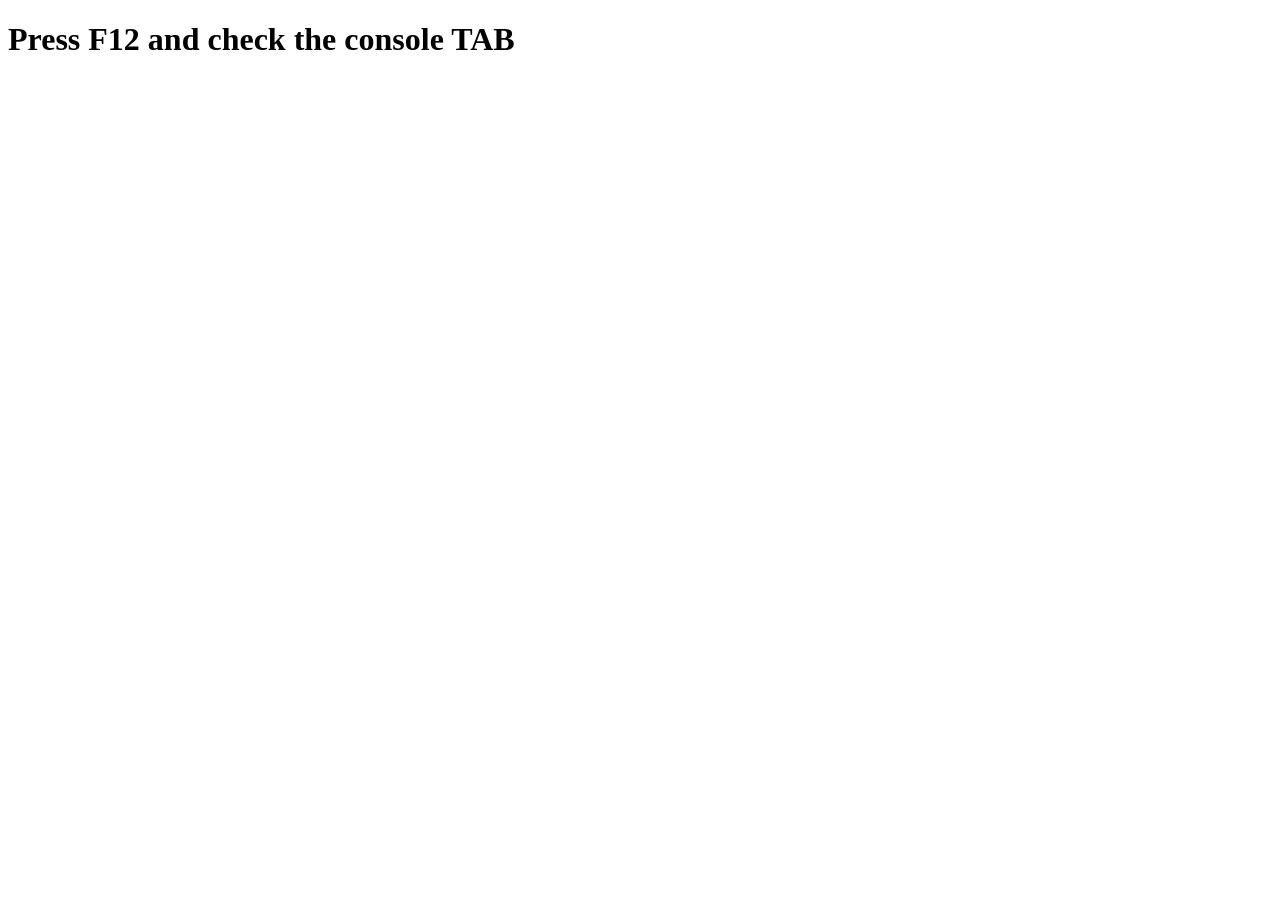
==== index.html @ e5f012fc "Index.html and functions.js HelloWorld Message" ====
<!DOCTYPE html>
<html lang="en">
<head>
    <meta charset="UTF-8">
    <meta name="viewport" content="width=device-width, initial-scale=1.0">
    <meta http-equiv="X-UA-Compatible" content="ie=edge">
    <title>JavaScript Basics</title>
</head>
<body>
    <h1>Press F12 and check the console TAB</h1>
</body>
</html>
<script src="functions.js">
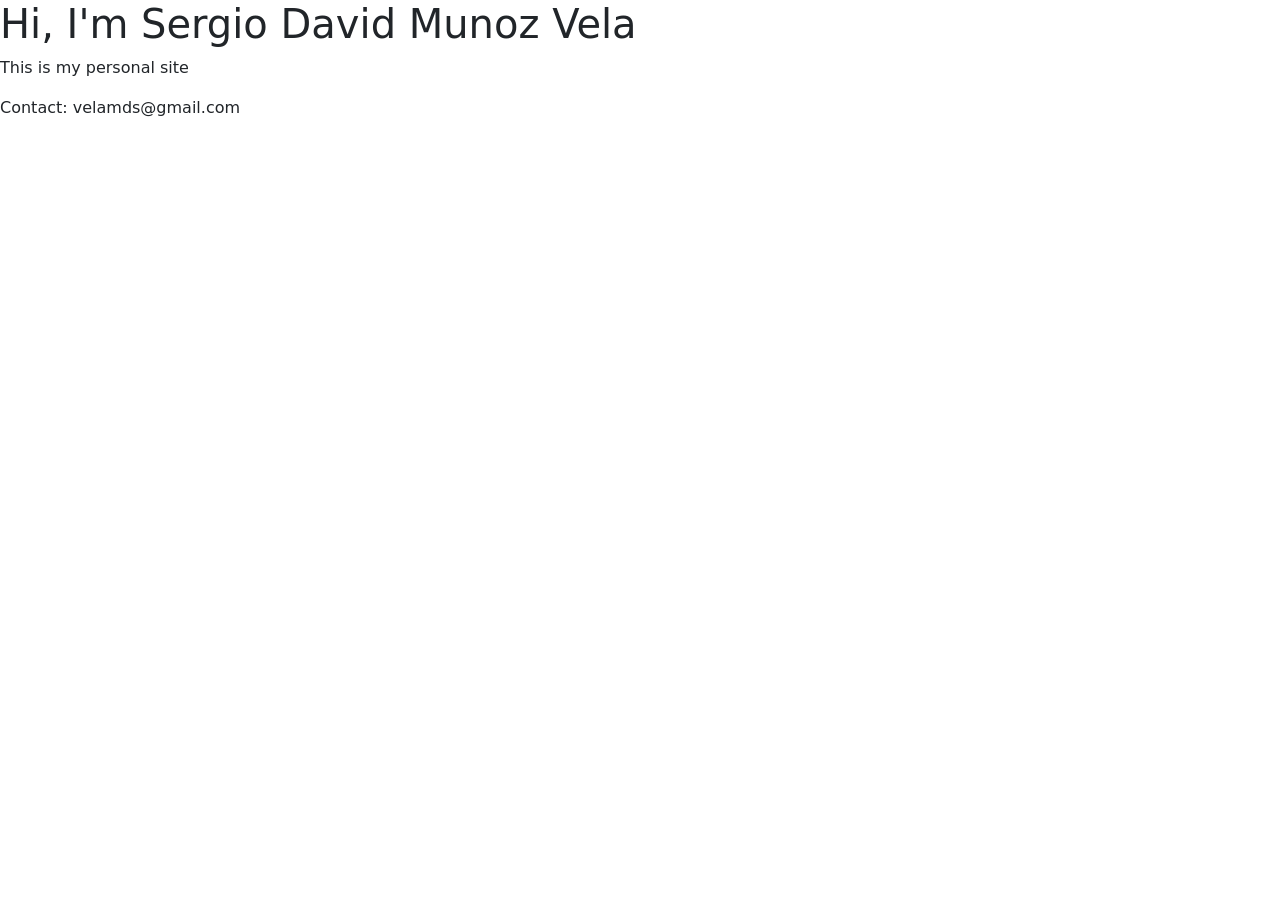
==== commit ea872e71: "Update index.html Personal profile" ====
--- a/index.html
+++ b/index.html
@@ -4,10 +4,12 @@
     <meta charset="UTF-8">
     <meta name="viewport" content="width=device-width, initial-scale=1.0">
     <meta http-equiv="X-UA-Compatible" content="ie=edge">
-    <title>JavaScript Basics</title>
+    <title>Sergio David Munoz Vela Site</title>
+    <link href="https://cdn.jsdelivr.net/npm/bootstrap@5.0.2/dist/css/bootstrap.min.css" rel="stylesheet" integrity="sha384-EVSTQN3/azprG1Anm3QDgpJLIm9Nao0Yz1ztcQTwFspd3yD65VohhpuuCOmLASjC" crossorigin="anonymous">
 </head>
 <body>
-    <h1>Press F12 and check the console TAB</h1>
+    <h1>Hi, I'm Sergio David Munoz Vela</h1>
+    <p>This is my personal site</p>
+    <p>Contact: velamds@gmail.com</p>
 </body>
 </html>
-<script src="functions.js">
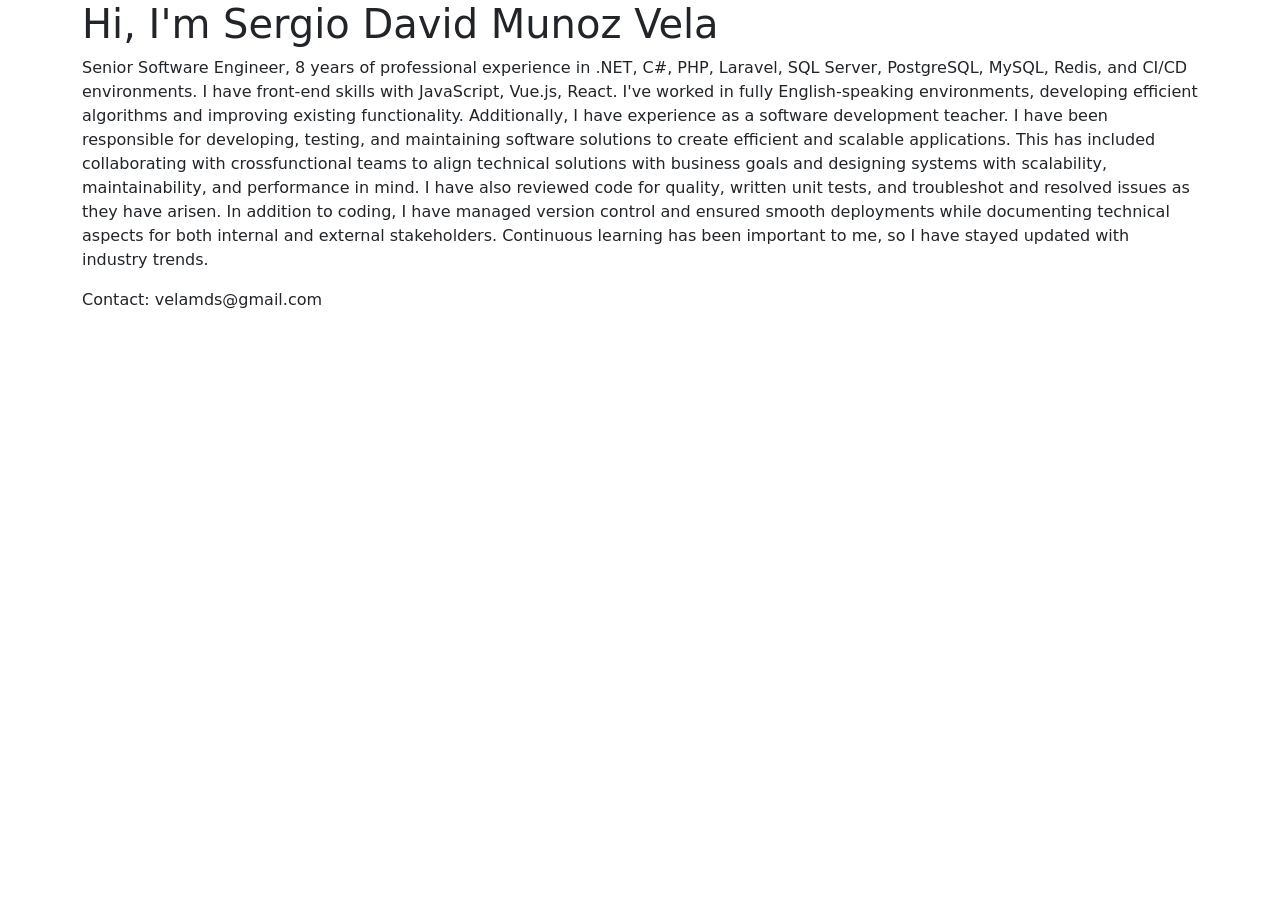
==== commit ed81c4da: "Update index.html" ====
--- a/index.html
+++ b/index.html
@@ -8,8 +8,16 @@
     <link href="https://cdn.jsdelivr.net/npm/bootstrap@5.0.2/dist/css/bootstrap.min.css" rel="stylesheet" integrity="sha384-EVSTQN3/azprG1Anm3QDgpJLIm9Nao0Yz1ztcQTwFspd3yD65VohhpuuCOmLASjC" crossorigin="anonymous">
 </head>
 <body>
-    <h1>Hi, I'm Sergio David Munoz Vela</h1>
-    <p>This is my personal site</p>
-    <p>Contact: velamds@gmail.com</p>
+    <div class="container">
+        <h1>Hi, I'm Sergio David Munoz Vela</h1>
+        <p>Senior Software Engineer, 8 years of professional experience in .NET, C#, PHP, Laravel, SQL Server, PostgreSQL, MySQL, Redis, and CI/CD environments. I have front-end skills with JavaScript, Vue.js, React. I've worked in fully English-speaking environments, developing efficient algorithms and improving existing functionality. Additionally, I have experience as a software development teacher.
+
+I have been responsible for developing, testing, and maintaining software solutions to
+create efficient and scalable applications. This has included collaborating with crossfunctional teams to align technical solutions with business goals and designing systems with scalability, maintainability, and performance in mind. I have also reviewed code for quality, written unit tests, and troubleshot and resolved issues as they have arisen. In addition to coding, I have managed version control and ensured
+smooth deployments while documenting technical aspects for both internal and external stakeholders. Continuous learning has been important to me, so I have stayed updated with industry trends.</p>
+        
+        
+        <p>Contact: velamds@gmail.com</p>
+    </div>
 </body>
 </html>
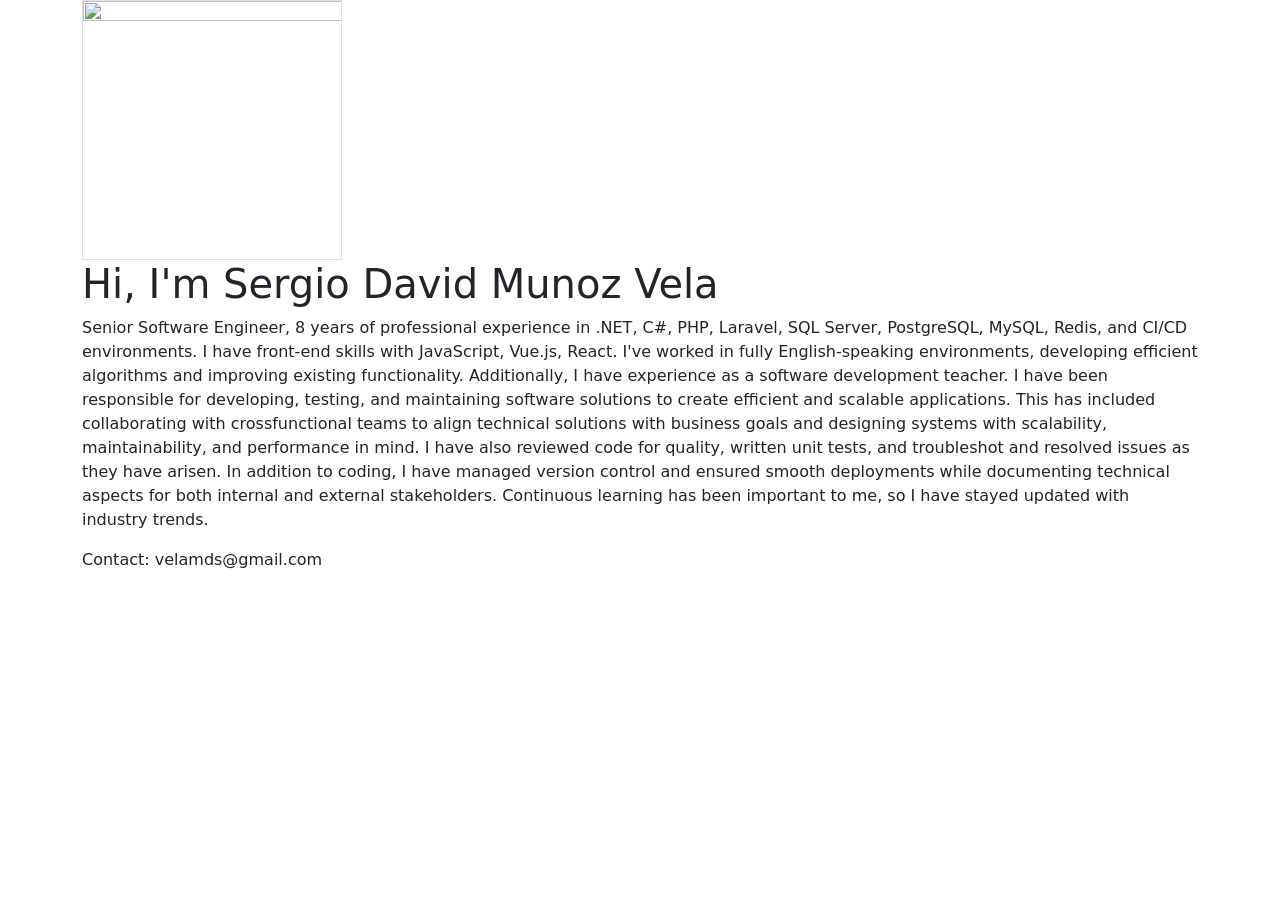
==== commit b3035e48: "Update index.html image added" ====
--- a/index.html
+++ b/index.html
@@ -9,6 +9,7 @@
 </head>
 <body>
     <div class="container">
+        <img style="height:auto;" alt="" src="https://avatars.githubusercontent.com/u/19848803?v=4" width="260" height="260" class="avatar avatar-user width-full border color-bg-default">
         <h1>Hi, I'm Sergio David Munoz Vela</h1>
         <p>Senior Software Engineer, 8 years of professional experience in .NET, C#, PHP, Laravel, SQL Server, PostgreSQL, MySQL, Redis, and CI/CD environments. I have front-end skills with JavaScript, Vue.js, React. I've worked in fully English-speaking environments, developing efficient algorithms and improving existing functionality. Additionally, I have experience as a software development teacher.
 
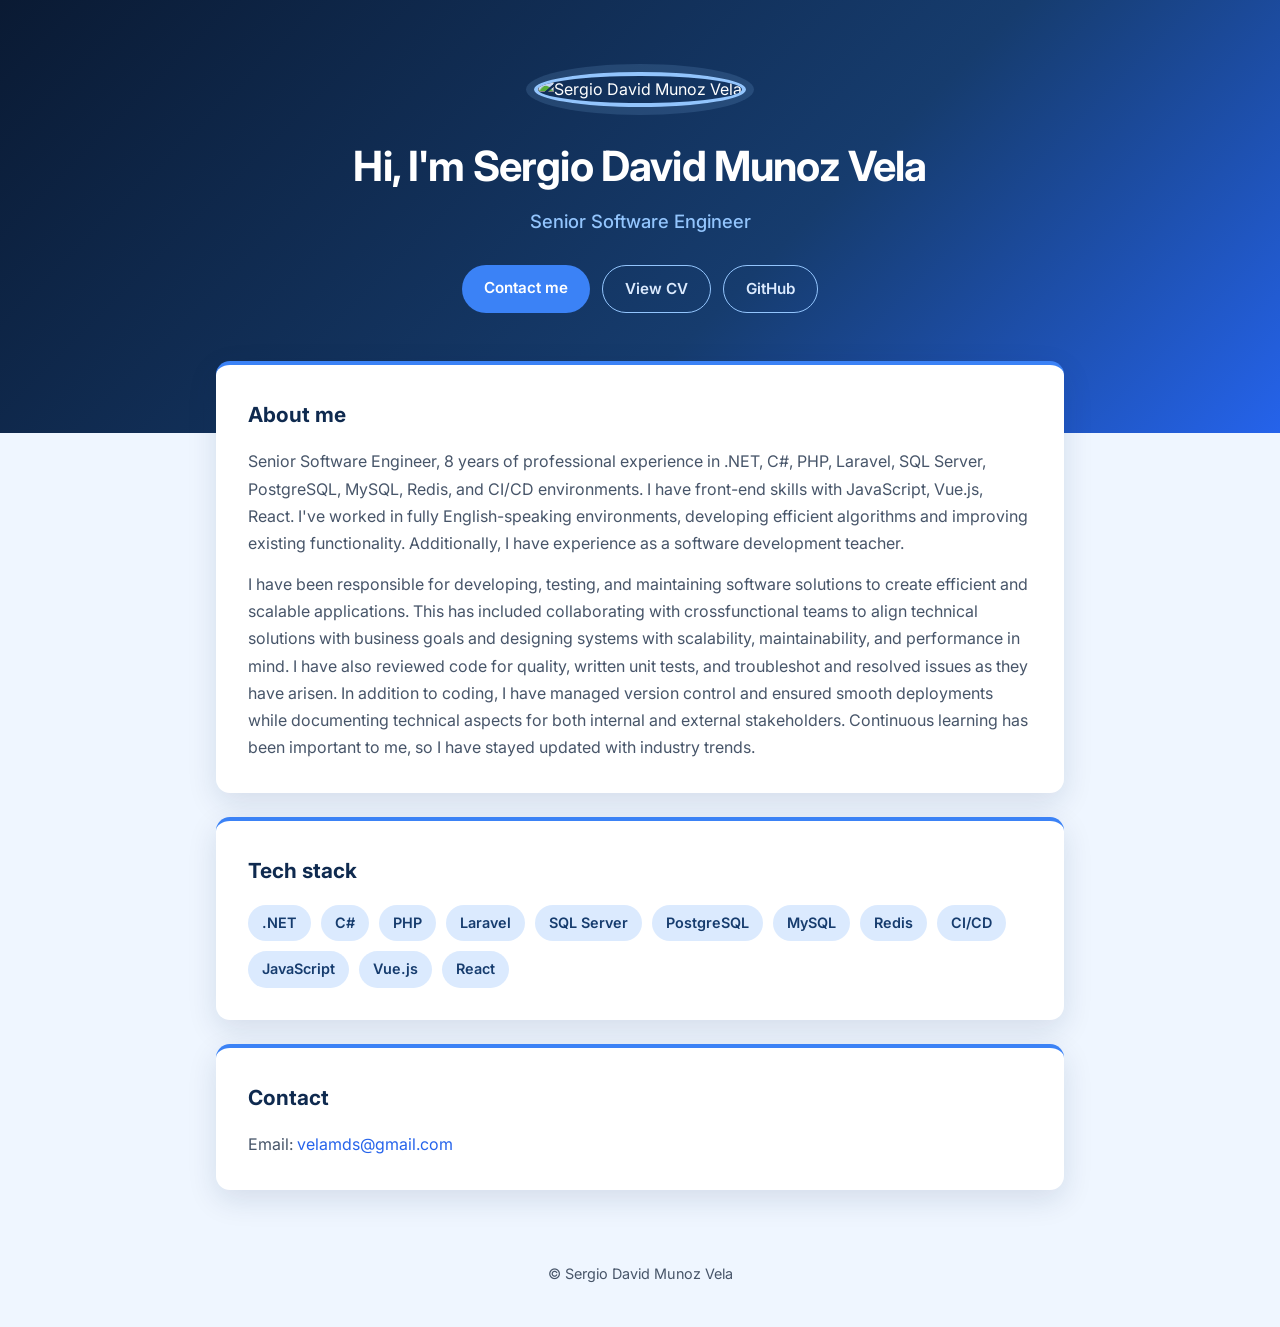
==== commit 721679e3: "Remove CalcJS and restyle index as a professional dev profile Co-Authored-By: Claude Opus 5.5 <norep" ====
--- a/index.html
+++ b/index.html
@@ -5,20 +5,53 @@
     <meta name="viewport" content="width=device-width, initial-scale=1.0">
     <meta http-equiv="X-UA-Compatible" content="ie=edge">
     <title>Sergio David Munoz Vela Site</title>
-    <link href="https://cdn.jsdelivr.net/npm/bootstrap@5.0.2/dist/css/bootstrap.min.css" rel="stylesheet" integrity="sha384-EVSTQN3/azprG1Anm3QDgpJLIm9Nao0Yz1ztcQTwFspd3yD65VohhpuuCOmLASjC" crossorigin="anonymous">
+    <link rel="preconnect" href="https://fonts.googleapis.com">
+    <link href="https://fonts.googleapis.com/css2?family=Inter:wght@400;500;600;700&display=swap" rel="stylesheet">
+    <link href="styles.css" rel="stylesheet">
 </head>
 <body>
-    <div class="container">
-        <img style="height:auto;" alt="" src="https://avatars.githubusercontent.com/u/19848803?v=4" width="260" height="260" class="avatar avatar-user width-full border color-bg-default">
+    <header class="hero">
+        <img class="avatar" alt="Sergio David Munoz Vela" src="https://avatars.githubusercontent.com/u/19848803?v=4" width="160" height="160">
         <h1>Hi, I'm Sergio David Munoz Vela</h1>
-        <p>Senior Software Engineer, 8 years of professional experience in .NET, C#, PHP, Laravel, SQL Server, PostgreSQL, MySQL, Redis, and CI/CD environments. I have front-end skills with JavaScript, Vue.js, React. I've worked in fully English-speaking environments, developing efficient algorithms and improving existing functionality. Additionally, I have experience as a software development teacher.
+        <p class="role">Senior Software Engineer</p>
+        <div class="actions">
+            <a class="btn btn-primary" href="mailto:velamds@gmail.com">Contact me</a>
+            <a class="btn btn-outline" href="cv.html">View CV</a>
+            <a class="btn btn-outline" href="https://github.com/velamds" target="_blank" rel="noopener">GitHub</a>
+        </div>
+    </header>
 
-I have been responsible for developing, testing, and maintaining software solutions to
-create efficient and scalable applications. This has included collaborating with crossfunctional teams to align technical solutions with business goals and designing systems with scalability, maintainability, and performance in mind. I have also reviewed code for quality, written unit tests, and troubleshot and resolved issues as they have arisen. In addition to coding, I have managed version control and ensured
-smooth deployments while documenting technical aspects for both internal and external stakeholders. Continuous learning has been important to me, so I have stayed updated with industry trends.</p>
-        
-        
-        <p>Contact: velamds@gmail.com</p>
-    </div>
+    <main class="container">
+        <section class="card">
+            <h2>About me</h2>
+            <p>Senior Software Engineer, 8 years of professional experience in .NET, C#, PHP, Laravel, SQL Server, PostgreSQL, MySQL, Redis, and CI/CD environments. I have front-end skills with JavaScript, Vue.js, React. I've worked in fully English-speaking environments, developing efficient algorithms and improving existing functionality. Additionally, I have experience as a software development teacher.</p>
+            <p>I have been responsible for developing, testing, and maintaining software solutions to create efficient and scalable applications. This has included collaborating with crossfunctional teams to align technical solutions with business goals and designing systems with scalability, maintainability, and performance in mind. I have also reviewed code for quality, written unit tests, and troubleshot and resolved issues as they have arisen. In addition to coding, I have managed version control and ensured smooth deployments while documenting technical aspects for both internal and external stakeholders. Continuous learning has been important to me, so I have stayed updated with industry trends.</p>
+        </section>
+
+        <section class="card">
+            <h2>Tech stack</h2>
+            <ul class="skills">
+                <li>.NET</li>
+                <li>C#</li>
+                <li>PHP</li>
+                <li>Laravel</li>
+                <li>SQL Server</li>
+                <li>PostgreSQL</li>
+                <li>MySQL</li>
+                <li>Redis</li>
+                <li>CI/CD</li>
+                <li>JavaScript</li>
+                <li>Vue.js</li>
+                <li>React</li>
+            </ul>
+        </section>
+
+        <section class="card">
+            <h2>Contact</h2>
+            <p>Email: <a href="mailto:velamds@gmail.com">velamds@gmail.com</a></p>
+        </section>
+    </main>
+
+    <footer>&copy; Sergio David Munoz Vela</footer>
 </body>
 </html>
--- a/styles.css
+++ b/styles.css
@@ -0,0 +1,170 @@
+:root {
+    --blue-950: #0a1a33;
+    --blue-900: #0f2a4f;
+    --blue-800: #163c6e;
+    --blue-600: #2563eb;
+    --blue-500: #3b82f6;
+    --blue-300: #93c5fd;
+    --blue-100: #dbeafe;
+    --blue-50: #eff6ff;
+    --text: #1e293b;
+    --text-muted: #475569;
+    --surface: #ffffff;
+    --radius: 14px;
+    --shadow: 0 10px 30px rgba(15, 42, 79, 0.12);
+}
+
+* {
+    box-sizing: border-box;
+}
+
+body {
+    margin: 0;
+    font-family: "Inter", system-ui, -apple-system, "Segoe UI", Roboto, sans-serif;
+    line-height: 1.7;
+    color: var(--text);
+    background: var(--blue-50);
+}
+
+a {
+    color: var(--blue-600);
+    text-decoration: none;
+}
+
+a:hover {
+    text-decoration: underline;
+}
+
+/* Hero */
+.hero {
+    background: linear-gradient(135deg, var(--blue-950) 0%, var(--blue-800) 60%, var(--blue-600) 100%);
+    color: #fff;
+    padding: 72px 16px 120px;
+    text-align: center;
+}
+
+.avatar {
+    width: 160px;
+    height: 160px;
+    border-radius: 50%;
+    border: 4px solid var(--blue-300);
+    box-shadow: 0 0 0 8px rgba(147, 197, 253, 0.15);
+    object-fit: cover;
+}
+
+.hero h1 {
+    margin: 24px 0 4px;
+    font-size: clamp(1.8rem, 4vw, 2.6rem);
+    font-weight: 700;
+    letter-spacing: -0.02em;
+}
+
+.hero .role {
+    margin: 0;
+    font-size: 1.15rem;
+    color: var(--blue-300);
+    font-weight: 500;
+}
+
+.actions {
+    margin-top: 28px;
+    display: flex;
+    flex-wrap: wrap;
+    gap: 12px;
+    justify-content: center;
+}
+
+.btn {
+    display: inline-block;
+    padding: 10px 22px;
+    border-radius: 999px;
+    font-weight: 600;
+    font-size: 0.95rem;
+    transition: transform 0.15s ease, background 0.15s ease;
+}
+
+.btn:hover {
+    text-decoration: none;
+    transform: translateY(-2px);
+}
+
+.btn-primary {
+    background: var(--blue-500);
+    color: #fff;
+}
+
+.btn-primary:hover {
+    background: var(--blue-600);
+}
+
+.btn-outline {
+    border: 1px solid var(--blue-300);
+    color: var(--blue-100);
+}
+
+.btn-outline:hover {
+    background: rgba(147, 197, 253, 0.12);
+}
+
+/* Content */
+.container {
+    max-width: 880px;
+    margin: -72px auto 48px;
+    padding: 0 16px;
+    display: grid;
+    gap: 24px;
+}
+
+.card {
+    background: var(--surface);
+    border-radius: var(--radius);
+    box-shadow: var(--shadow);
+    padding: 32px;
+    border-top: 4px solid var(--blue-500);
+}
+
+.card h2 {
+    margin: 0 0 16px;
+    font-size: 1.3rem;
+    color: var(--blue-900);
+}
+
+.card p {
+    margin: 0 0 14px;
+    color: var(--text-muted);
+}
+
+.card p:last-child {
+    margin-bottom: 0;
+}
+
+.skills {
+    list-style: none;
+    padding: 0;
+    margin: 0;
+    display: flex;
+    flex-wrap: wrap;
+    gap: 10px;
+}
+
+.skills li {
+    background: var(--blue-100);
+    color: var(--blue-800);
+    padding: 6px 14px;
+    border-radius: 999px;
+    font-size: 0.9rem;
+    font-weight: 600;
+}
+
+footer {
+    text-align: center;
+    padding: 24px 16px 40px;
+    color: var(--text-muted);
+    font-size: 0.9rem;
+}
+
+@media (max-width: 600px) {
+    .card {
+        padding: 24px 20px;
+    }
+}
